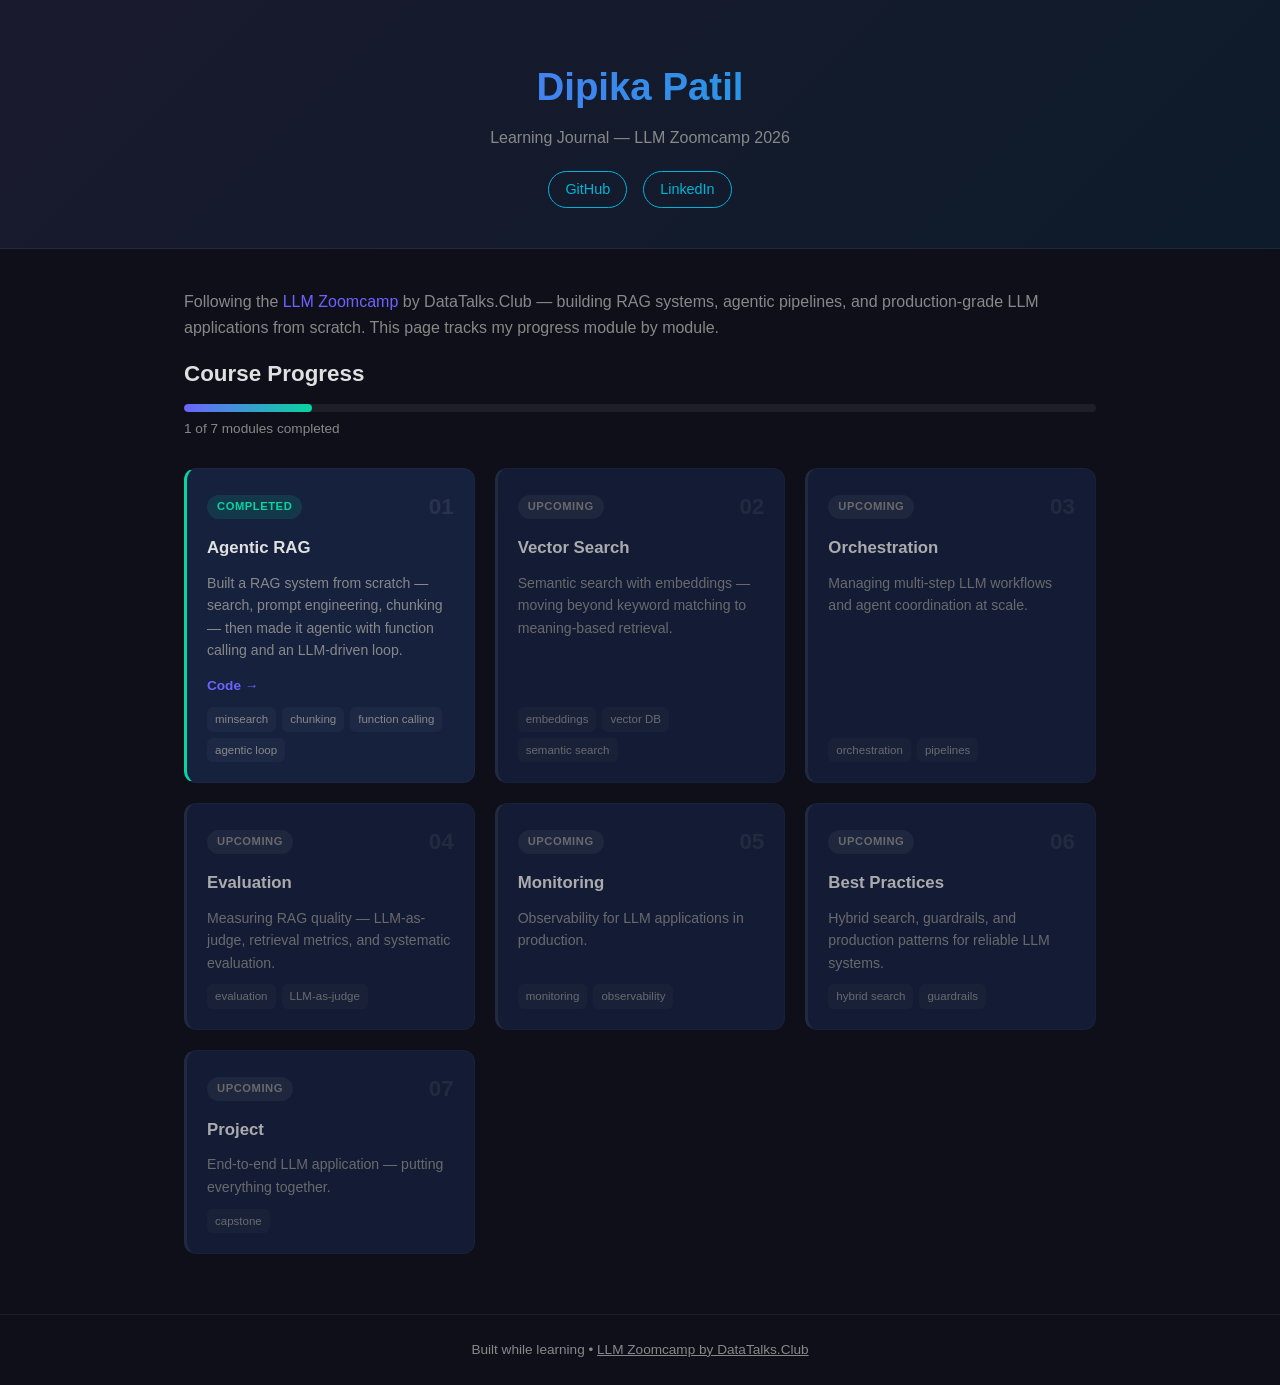
==== index.html @ a0ae2e94 "Initial commit: Github pages" ====
<!DOCTYPE html>
<html lang="en">
<head>
  <meta charset="UTF-8" />
  <meta name="viewport" content="width=device-width, initial-scale=1.0" />
  <title>Dipika Patil — LLM Zoomcamp</title>
  <link rel="stylesheet" href="style.css" />
</head>
<body>

  <header>
    <div class="container">
      <h1>Dipika Patil</h1>
      <p class="tagline">Learning Journal — LLM Zoomcamp 2026</p>
      <div class="links">
        <a href="https://github.com/dipikaspatil" target="_blank">GitHub</a>
        <a href="https://www.linkedin.com/in/dipikaspatil" target="_blank">LinkedIn</a>
      </div>
    </div>
  </header>

  <main class="container">

    <section class="about">
      <p>
        Following the <a href="https://github.com/DataTalksClub/llm-zoomcamp" target="_blank">LLM Zoomcamp</a>
        by DataTalks.Club — building RAG systems, agentic pipelines, and production-grade LLM applications
        from scratch. This page tracks my progress module by module.
      </p>
    </section>

    <section class="modules">
      <h2>Course Progress</h2>
      <div class="progress-bar">
        <div class="progress-fill" style="width: 14%"></div>
      </div>
      <p class="progress-label">1 of 7 modules completed</p>

      <div class="grid">

        <div class="card done">
          <div class="card-header">
            <span class="badge done">Completed</span>
            <span class="module-num">01</span>
          </div>
          <h3>Agentic RAG</h3>
          <p>Built a RAG system from scratch — search, prompt engineering, chunking — then made it agentic with function calling and an LLM-driven loop.</p>
          <div class="card-links">
            <a href="https://github.com/dipikaspatil/LLM_Zoomcamp/tree/main/01_agentic_rag" target="_blank">Code →</a>
          </div>
          <div class="tags">
            <span>minsearch</span><span>chunking</span><span>function calling</span><span>agentic loop</span>
          </div>
        </div>

        <div class="card upcoming">
          <div class="card-header">
            <span class="badge upcoming">Upcoming</span>
            <span class="module-num">02</span>
          </div>
          <h3>Vector Search</h3>
          <p>Semantic search with embeddings — moving beyond keyword matching to meaning-based retrieval.</p>
          <div class="tags">
            <span>embeddings</span><span>vector DB</span><span>semantic search</span>
          </div>
        </div>

        <div class="card upcoming">
          <div class="card-header">
            <span class="badge upcoming">Upcoming</span>
            <span class="module-num">03</span>
          </div>
          <h3>Orchestration</h3>
          <p>Managing multi-step LLM workflows and agent coordination at scale.</p>
          <div class="tags">
            <span>orchestration</span><span>pipelines</span>
          </div>
        </div>

        <div class="card upcoming">
          <div class="card-header">
            <span class="badge upcoming">Upcoming</span>
            <span class="module-num">04</span>
          </div>
          <h3>Evaluation</h3>
          <p>Measuring RAG quality — LLM-as-judge, retrieval metrics, and systematic evaluation.</p>
          <div class="tags">
            <span>evaluation</span><span>LLM-as-judge</span>
          </div>
        </div>

        <div class="card upcoming">
          <div class="card-header">
            <span class="badge upcoming">Upcoming</span>
            <span class="module-num">05</span>
          </div>
          <h3>Monitoring</h3>
          <p>Observability for LLM applications in production.</p>
          <div class="tags">
            <span>monitoring</span><span>observability</span>
          </div>
        </div>

        <div class="card upcoming">
          <div class="card-header">
            <span class="badge upcoming">Upcoming</span>
            <span class="module-num">06</span>
          </div>
          <h3>Best Practices</h3>
          <p>Hybrid search, guardrails, and production patterns for reliable LLM systems.</p>
          <div class="tags">
            <span>hybrid search</span><span>guardrails</span>
          </div>
        </div>

        <div class="card upcoming">
          <div class="card-header">
            <span class="badge upcoming">Upcoming</span>
            <span class="module-num">07</span>
          </div>
          <h3>Project</h3>
          <p>End-to-end LLM application — putting everything together.</p>
          <div class="tags">
            <span>capstone</span>
          </div>
        </div>

      </div>
    </section>

  </main>

  <footer>
    <div class="container">
      <p>Built while learning • <a href="https://github.com/DataTalksClub/llm-zoomcamp" target="_blank">LLM Zoomcamp by DataTalks.Club</a></p>
    </div>
  </footer>

</body>
</html>
---- style.css ----
*, *::before, *::after { box-sizing: border-box; margin: 0; padding: 0; }

:root {
  --purple:  #6C63FF;
  --orange:  #F77F00;
  --teal:    #06D6A0;
  --blue:    #00B4D8;
  --dark:    #0f0f1a;
  --surface: #1a1a2e;
  --card:    #16213e;
  --text:    #e0e0e0;
  --muted:   #888;
  --radius:  12px;
}

body {
  font-family: -apple-system, BlinkMacSystemFont, "Segoe UI", sans-serif;
  background: var(--dark);
  color: var(--text);
  line-height: 1.6;
}

.container {
  max-width: 960px;
  margin: 0 auto;
  padding: 0 24px;
}

/* Header */
header {
  background: linear-gradient(135deg, var(--surface) 0%, #0d1b2a 100%);
  border-bottom: 1px solid #ffffff10;
  padding: 56px 0 40px;
  text-align: center;
}

header h1 {
  font-size: 2.4rem;
  font-weight: 700;
  background: linear-gradient(90deg, var(--purple), var(--blue));
  -webkit-background-clip: text;
  -webkit-text-fill-color: transparent;
}

.tagline {
  color: var(--muted);
  margin-top: 8px;
  font-size: 1rem;
}

.links {
  margin-top: 20px;
  display: flex;
  justify-content: center;
  gap: 16px;
}

.links a {
  color: var(--blue);
  text-decoration: none;
  font-size: 0.9rem;
  border: 1px solid var(--blue);
  padding: 6px 16px;
  border-radius: 20px;
  transition: background 0.2s;
}

.links a:hover { background: var(--blue); color: #fff; }

/* About */
.about {
  margin: 40px 0 16px;
  color: var(--muted);
  font-size: 1rem;
}

.about a { color: var(--purple); text-decoration: none; }
.about a:hover { text-decoration: underline; }

/* Modules */
.modules h2 {
  font-size: 1.4rem;
  margin-bottom: 12px;
  color: var(--text);
}

.progress-bar {
  background: #ffffff10;
  border-radius: 8px;
  height: 8px;
  margin-bottom: 6px;
  overflow: hidden;
}

.progress-fill {
  height: 100%;
  background: linear-gradient(90deg, var(--purple), var(--teal));
  border-radius: 8px;
  transition: width 0.6s ease;
}

.progress-label {
  color: var(--muted);
  font-size: 0.85rem;
  margin-bottom: 28px;
}

/* Grid */
.grid {
  display: grid;
  grid-template-columns: repeat(auto-fill, minmax(260px, 1fr));
  gap: 20px;
  padding-bottom: 60px;
}

/* Card */
.card {
  background: var(--card);
  border-radius: var(--radius);
  padding: 20px;
  border: 1px solid #ffffff08;
  display: flex;
  flex-direction: column;
  gap: 10px;
  transition: transform 0.2s, border-color 0.2s;
}

.card:hover { transform: translateY(-3px); border-color: #ffffff20; }

.card.done  { border-left: 3px solid var(--teal); }
.card.upcoming { border-left: 3px solid #ffffff15; opacity: 0.75; }

.card-header {
  display: flex;
  justify-content: space-between;
  align-items: center;
}

.badge {
  font-size: 0.7rem;
  font-weight: 600;
  padding: 3px 10px;
  border-radius: 12px;
  text-transform: uppercase;
  letter-spacing: 0.05em;
}

.badge.done     { background: #06D6A020; color: var(--teal); }
.badge.upcoming { background: #ffffff10; color: var(--muted); }

.module-num {
  font-size: 1.4rem;
  font-weight: 700;
  color: #ffffff15;
}

.card h3 {
  font-size: 1.05rem;
  color: var(--text);
}

.card p {
  font-size: 0.88rem;
  color: var(--muted);
  flex: 1;
}

.card-links a {
  font-size: 0.85rem;
  color: var(--purple);
  text-decoration: none;
  font-weight: 600;
}

.card-links a:hover { text-decoration: underline; }

.tags {
  display: flex;
  flex-wrap: wrap;
  gap: 6px;
}

.tags span {
  font-size: 0.72rem;
  background: #ffffff08;
  color: var(--muted);
  padding: 3px 8px;
  border-radius: 6px;
}

/* Footer */
footer {
  border-top: 1px solid #ffffff10;
  padding: 24px 0;
  text-align: center;
  color: var(--muted);
  font-size: 0.85rem;
}

footer a { color: var(--muted); }
footer a:hover { color: var(--text); }

/* Responsive */
@media (max-width: 600px) {
  header h1 { font-size: 1.8rem; }
  .grid { grid-template-columns: 1fr; }
}
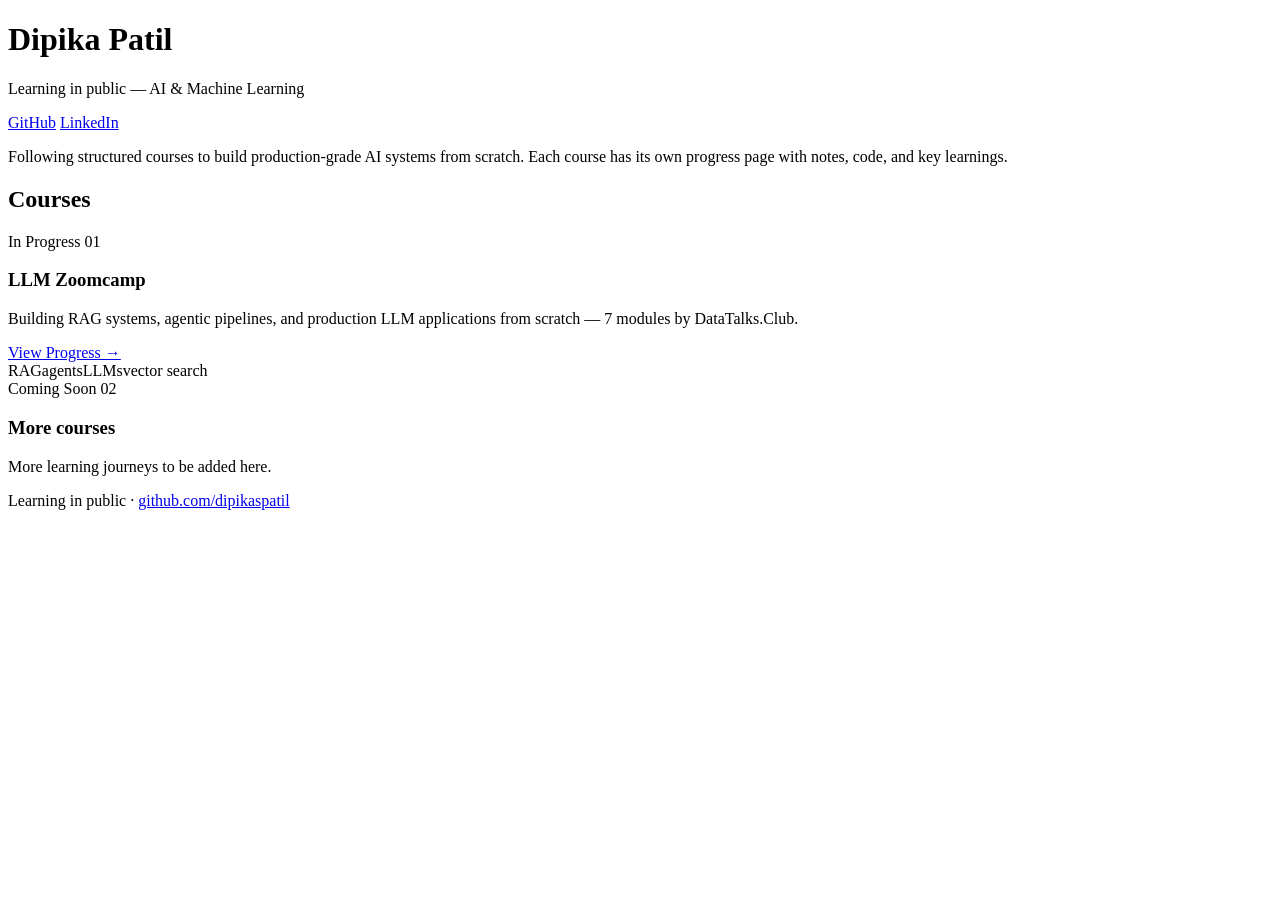
==== commit 35f5f392: "Update code section wise" ====
--- a/index.html
+++ b/index.html
@@ -3,7 +3,7 @@
 <head>
   <meta charset="UTF-8" />
   <meta name="viewport" content="width=device-width, initial-scale=1.0" />
-  <title>Dipika Patil — LLM Zoomcamp</title>
+  <title>Dipika Patil</title>
   <link rel="stylesheet" href="style.css" />
 </head>
 <body>
@@ -11,7 +11,7 @@
   <header>
     <div class="container">
       <h1>Dipika Patil</h1>
-      <p class="tagline">Learning Journal — LLM Zoomcamp 2026</p>
+      <p class="tagline">Learning in public — AI & Machine Learning</p>
       <div class="links">
         <a href="https://github.com/dipikaspatil" target="_blank">GitHub</a>
         <a href="https://www.linkedin.com/in/dipikaspatil" target="_blank">LinkedIn</a>
@@ -22,107 +22,35 @@
   <main class="container">
 
     <section class="about">
-      <p>
-        Following the <a href="https://github.com/DataTalksClub/llm-zoomcamp" target="_blank">LLM Zoomcamp</a>
-        by DataTalks.Club — building RAG systems, agentic pipelines, and production-grade LLM applications
-        from scratch. This page tracks my progress module by module.
-      </p>
+      <p>Following structured courses to build production-grade AI systems from scratch. Each course has its own progress page with notes, code, and key learnings.</p>
     </section>
 
     <section class="modules">
-      <h2>Course Progress</h2>
-      <div class="progress-bar">
-        <div class="progress-fill" style="width: 14%"></div>
-      </div>
-      <p class="progress-label">1 of 7 modules completed</p>
-
+      <h2>Courses</h2>
       <div class="grid">
 
         <div class="card done">
           <div class="card-header">
-            <span class="badge done">Completed</span>
+            <span class="badge done">In Progress</span>
             <span class="module-num">01</span>
           </div>
-          <h3>Agentic RAG</h3>
-          <p>Built a RAG system from scratch — search, prompt engineering, chunking — then made it agentic with function calling and an LLM-driven loop.</p>
+          <h3>LLM Zoomcamp</h3>
+          <p>Building RAG systems, agentic pipelines, and production LLM applications from scratch — 7 modules by DataTalks.Club.</p>
           <div class="card-links">
-            <a href="https://github.com/dipikaspatil/LLM_Zoomcamp/tree/main/01_agentic_rag" target="_blank">Code →</a>
+            <a href="llm-zoomcamp/">View Progress →</a>
           </div>
           <div class="tags">
-            <span>minsearch</span><span>chunking</span><span>function calling</span><span>agentic loop</span>
+            <span>RAG</span><span>agents</span><span>LLMs</span><span>vector search</span>
           </div>
         </div>
 
         <div class="card upcoming">
           <div class="card-header">
-            <span class="badge upcoming">Upcoming</span>
+            <span class="badge upcoming">Coming Soon</span>
             <span class="module-num">02</span>
           </div>
-          <h3>Vector Search</h3>
-          <p>Semantic search with embeddings — moving beyond keyword matching to meaning-based retrieval.</p>
-          <div class="tags">
-            <span>embeddings</span><span>vector DB</span><span>semantic search</span>
-          </div>
-        </div>
-
-        <div class="card upcoming">
-          <div class="card-header">
-            <span class="badge upcoming">Upcoming</span>
-            <span class="module-num">03</span>
-          </div>
-          <h3>Orchestration</h3>
-          <p>Managing multi-step LLM workflows and agent coordination at scale.</p>
-          <div class="tags">
-            <span>orchestration</span><span>pipelines</span>
-          </div>
-        </div>
-
-        <div class="card upcoming">
-          <div class="card-header">
-            <span class="badge upcoming">Upcoming</span>
-            <span class="module-num">04</span>
-          </div>
-          <h3>Evaluation</h3>
-          <p>Measuring RAG quality — LLM-as-judge, retrieval metrics, and systematic evaluation.</p>
-          <div class="tags">
-            <span>evaluation</span><span>LLM-as-judge</span>
-          </div>
-        </div>
-
-        <div class="card upcoming">
-          <div class="card-header">
-            <span class="badge upcoming">Upcoming</span>
-            <span class="module-num">05</span>
-          </div>
-          <h3>Monitoring</h3>
-          <p>Observability for LLM applications in production.</p>
-          <div class="tags">
-            <span>monitoring</span><span>observability</span>
-          </div>
-        </div>
-
-        <div class="card upcoming">
-          <div class="card-header">
-            <span class="badge upcoming">Upcoming</span>
-            <span class="module-num">06</span>
-          </div>
-          <h3>Best Practices</h3>
-          <p>Hybrid search, guardrails, and production patterns for reliable LLM systems.</p>
-          <div class="tags">
-            <span>hybrid search</span><span>guardrails</span>
-          </div>
-        </div>
-
-        <div class="card upcoming">
-          <div class="card-header">
-            <span class="badge upcoming">Upcoming</span>
-            <span class="module-num">07</span>
-          </div>
-          <h3>Project</h3>
-          <p>End-to-end LLM application — putting everything together.</p>
-          <div class="tags">
-            <span>capstone</span>
-          </div>
+          <h3>More courses</h3>
+          <p>More learning journeys to be added here.</p>
         </div>
 
       </div>
@@ -132,10 +60,9 @@
 
   <footer>
     <div class="container">
-      <p>Built while learning • <a href="https://github.com/DataTalksClub/llm-zoomcamp" target="_blank">LLM Zoomcamp by DataTalks.Club</a></p>
+      <p>Learning in public · <a href="https://github.com/dipikaspatil" target="_blank">github.com/dipikaspatil</a></p>
     </div>
   </footer>
 
 </body>
 </html>
-
--- a/style.css
+++ b/style.css
@@ -1,208 +1,48 @@
-*, *::before, *::after { box-sizing: border-box; margin: 0; padding: 0; }
+/* Breadcrumb */
+.breadcrumb {
+  font-size: 0.85rem;
+  margin-bottom: 12px;
+  color: var(--muted);
+}
+.breadcrumb a { color: var(--muted); text-decoration: none; }
+.breadcrumb a:hover { color: var(--text); }
 
-:root {
-  --purple:  #6C63FF;
-  --orange:  #F77F00;
-  --teal:    #06D6A0;
-  --blue:    #00B4D8;
-  --dark:    #0f0f1a;
-  --surface: #1a1a2e;
-  --card:    #16213e;
-  --text:    #e0e0e0;
-  --muted:   #888;
-  --radius:  12px;
-}
-
-body {
-  font-family: -apple-system, BlinkMacSystemFont, "Segoe UI", sans-serif;
-  background: var(--dark);
-  color: var(--text);
-  line-height: 1.6;
-}
-
-.container {
-  max-width: 960px;
-  margin: 0 auto;
-  padding: 0 24px;
-}
-
-/* Header */
-header {
-  background: linear-gradient(135deg, var(--surface) 0%, #0d1b2a 100%);
-  border-bottom: 1px solid #ffffff10;
-  padding: 56px 0 40px;
-  text-align: center;
-}
-
-header h1 {
-  font-size: 2.4rem;
-  font-weight: 700;
-  background: linear-gradient(90deg, var(--purple), var(--blue));
-  -webkit-background-clip: text;
-  -webkit-text-fill-color: transparent;
-}
-
-.tagline {
-  color: var(--muted);
-  margin-top: 8px;
-  font-size: 1rem;
-}
-
-.links {
-  margin-top: 20px;
-  display: flex;
-  justify-content: center;
-  gap: 16px;
-}
-
-.links a {
-  color: var(--blue);
-  text-decoration: none;
-  font-size: 0.9rem;
-  border: 1px solid var(--blue);
-  padding: 6px 16px;
-  border-radius: 20px;
-  transition: background 0.2s;
-}
-
-.links a:hover { background: var(--blue); color: #fff; }
-
-/* About */
-.about {
-  margin: 40px 0 16px;
-  color: var(--muted);
-  font-size: 1rem;
-}
-
-.about a { color: var(--purple); text-decoration: none; }
-.about a:hover { text-decoration: underline; }
-
-/* Modules */
-.modules h2 {
-  font-size: 1.4rem;
-  margin-bottom: 12px;
-  color: var(--text);
-}
-
-.progress-bar {
-  background: #ffffff10;
-  border-radius: 8px;
-  height: 8px;
-  margin-bottom: 6px;
-  overflow: hidden;
-}
-
-.progress-fill {
-  height: 100%;
-  background: linear-gradient(90deg, var(--purple), var(--teal));
-  border-radius: 8px;
-  transition: width 0.6s ease;
-}
-
-.progress-label {
-  color: var(--muted);
-  font-size: 0.85rem;
-  margin-bottom: 28px;
-}
-
-/* Grid */
-.grid {
+/* Comparison boxes */
+.comparison {
   display: grid;
-  grid-template-columns: repeat(auto-fill, minmax(260px, 1fr));
+  grid-template-columns: 1fr 1fr;
   gap: 20px;
+  margin-top: 16px;
   padding-bottom: 60px;
 }
 
-/* Card */
-.card {
+.compare-box {
   background: var(--card);
+  border: 1px solid #ffffff08;
   border-radius: var(--radius);
   padding: 20px;
-  border: 1px solid #ffffff08;
-  display: flex;
-  flex-direction: column;
-  gap: 10px;
-  transition: transform 0.2s, border-color 0.2s;
 }
 
-.card:hover { transform: translateY(-3px); border-color: #ffffff20; }
-
-.card.done  { border-left: 3px solid var(--teal); }
-.card.upcoming { border-left: 3px solid #ffffff15; opacity: 0.75; }
-
-.card-header {
-  display: flex;
-  justify-content: space-between;
-  align-items: center;
+.compare-box.highlight {
+  border-color: var(--purple);
 }
 
-.badge {
-  font-size: 0.7rem;
-  font-weight: 600;
-  padding: 3px 10px;
-  border-radius: 12px;
+.compare-box h4 {
+  color: var(--muted);
+  font-size: 0.85rem;
   text-transform: uppercase;
   letter-spacing: 0.05em;
+  margin-bottom: 12px;
 }
 
-.badge.done     { background: #06D6A020; color: var(--teal); }
-.badge.upcoming { background: #ffffff10; color: var(--muted); }
-
-.module-num {
-  font-size: 1.4rem;
-  font-weight: 700;
-  color: #ffffff15;
+.compare-box pre {
+  font-family: monospace;
+  font-size: 0.85rem;
+  color: var(--teal);
+  line-height: 1.8;
+  white-space: pre;
 }
 
-.card h3 {
-  font-size: 1.05rem;
-  color: var(--text);
+@media (max-width: 600px) {
+  .comparison { grid-template-columns: 1fr; }
 }
-
-.card p {
-  font-size: 0.88rem;
-  color: var(--muted);
-  flex: 1;
-}
-
-.card-links a {
-  font-size: 0.85rem;
-  color: var(--purple);
-  text-decoration: none;
-  font-weight: 600;
-}
-
-.card-links a:hover { text-decoration: underline; }
-
-.tags {
-  display: flex;
-  flex-wrap: wrap;
-  gap: 6px;
-}
-
-.tags span {
-  font-size: 0.72rem;
-  background: #ffffff08;
-  color: var(--muted);
-  padding: 3px 8px;
-  border-radius: 6px;
-}
-
-/* Footer */
-footer {
-  border-top: 1px solid #ffffff10;
-  padding: 24px 0;
-  text-align: center;
-  color: var(--muted);
-  font-size: 0.85rem;
-}
-
-footer a { color: var(--muted); }
-footer a:hover { color: var(--text); }
-
-/* Responsive */
-@media (max-width: 600px) {
-  header h1 { font-size: 1.8rem; }
-  .grid { grid-template-columns: 1fr; }
-}
-
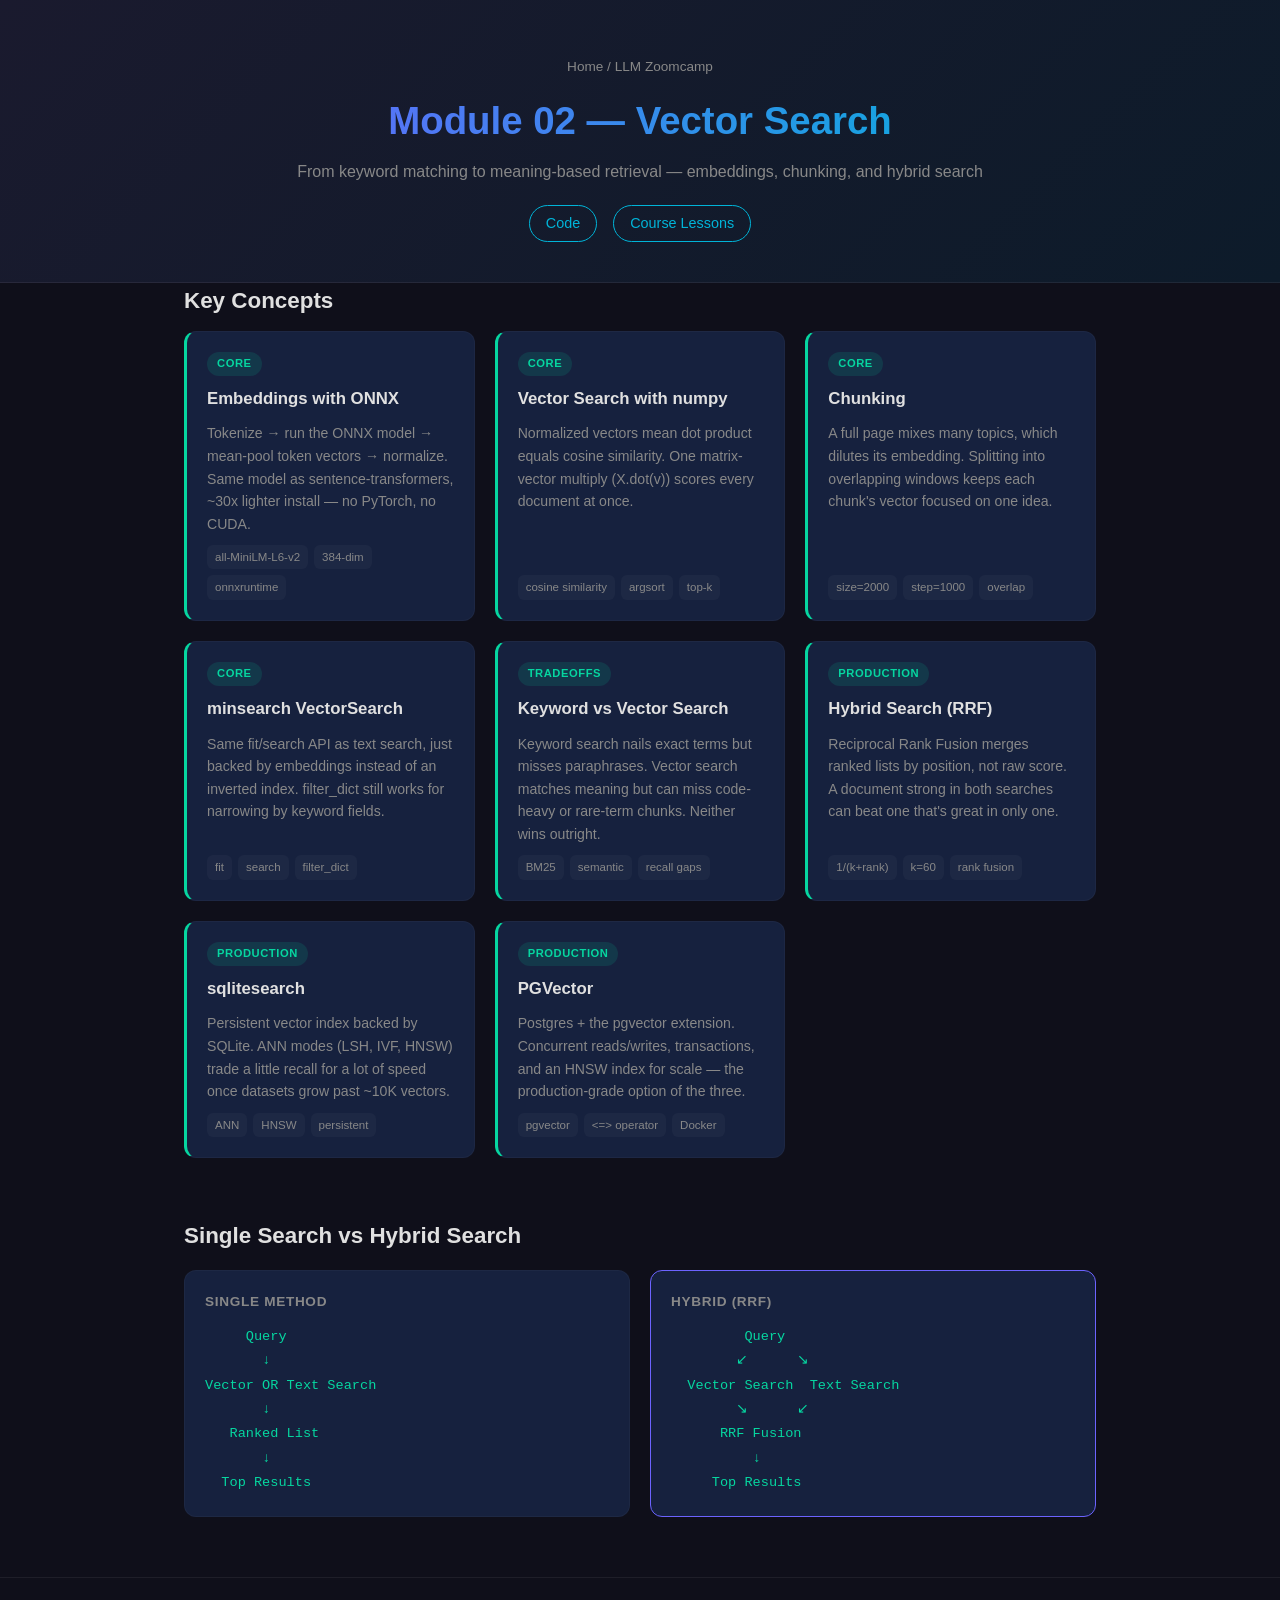
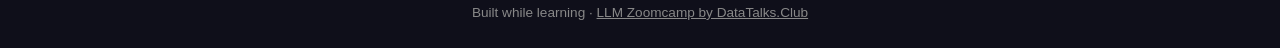
==== commit 369c779c: "Add Module 02 — Vector Search page, mark complete on overview Create llm-zoomcamp/02-vector-search/i" ====
--- a/index.html
+++ b/index.html
@@ -3,56 +3,111 @@
 <head>
   <meta charset="UTF-8" />
   <meta name="viewport" content="width=device-width, initial-scale=1.0" />
-  <title>Dipika Patil</title>
-  <link rel="stylesheet" href="style.css" />
+  <title>02 — Vector Search</title>
+  <link rel="stylesheet" href="../../style.css" />
 </head>
 <body>
 
   <header>
     <div class="container">
-      <h1>Dipika Patil</h1>
-      <p class="tagline">Learning in public — AI & Machine Learning</p>
+      <p class="breadcrumb"><a href="../../">Home</a> / <a href="../">LLM Zoomcamp</a></p>
+      <h1>Module 02 — Vector Search</h1>
+      <p class="tagline">From keyword matching to meaning-based retrieval — embeddings, chunking, and hybrid search</p>
       <div class="links">
-        <a href="https://github.com/dipikaspatil" target="_blank">GitHub</a>
-        <a href="https://www.linkedin.com/in/dipikaspatil" target="_blank">LinkedIn</a>
+        <a href="https://github.com/dipikaspatil/LLM_Zoomcamp/tree/main/02_Vector_Search" target="_blank">Code</a>
+        <a href="https://github.com/DataTalksClub/llm-zoomcamp/tree/main/02-vector-search" target="_blank">Course Lessons</a>
       </div>
     </div>
   </header>
 
   <main class="container">
 
-    <section class="about">
-      <p>Following structured courses to build production-grade AI systems from scratch. Each course has its own progress page with notes, code, and key learnings.</p>
-    </section>
-
     <section class="modules">
-      <h2>Courses</h2>
+      <h2>Key Concepts</h2>
       <div class="grid">
 
         <div class="card done">
-          <div class="card-header">
-            <span class="badge done">In Progress</span>
-            <span class="module-num">01</span>
-          </div>
-          <h3>LLM Zoomcamp</h3>
-          <p>Building RAG systems, agentic pipelines, and production LLM applications from scratch — 7 modules by DataTalks.Club.</p>
-          <div class="card-links">
-            <a href="llm-zoomcamp/">View Progress →</a>
-          </div>
-          <div class="tags">
-            <span>RAG</span><span>agents</span><span>LLMs</span><span>vector search</span>
-          </div>
+          <div class="card-header"><span class="badge done">Core</span></div>
+          <h3>Embeddings with ONNX</h3>
+          <p>Tokenize → run the ONNX model → mean-pool token vectors → normalize. Same model as sentence-transformers, ~30x lighter install — no PyTorch, no CUDA.</p>
+          <div class="tags"><span>all-MiniLM-L6-v2</span><span>384-dim</span><span>onnxruntime</span></div>
         </div>
 
-        <div class="card upcoming">
-          <div class="card-header">
-            <span class="badge upcoming">Coming Soon</span>
-            <span class="module-num">02</span>
-          </div>
-          <h3>More courses</h3>
-          <p>More learning journeys to be added here.</p>
+        <div class="card done">
+          <div class="card-header"><span class="badge done">Core</span></div>
+          <h3>Vector Search with numpy</h3>
+          <p>Normalized vectors mean dot product equals cosine similarity. One matrix-vector multiply (X.dot(v)) scores every document at once.</p>
+          <div class="tags"><span>cosine similarity</span><span>argsort</span><span>top-k</span></div>
         </div>
 
+        <div class="card done">
+          <div class="card-header"><span class="badge done">Core</span></div>
+          <h3>Chunking</h3>
+          <p>A full page mixes many topics, which dilutes its embedding. Splitting into overlapping windows keeps each chunk's vector focused on one idea.</p>
+          <div class="tags"><span>size=2000</span><span>step=1000</span><span>overlap</span></div>
+        </div>
+
+        <div class="card done">
+          <div class="card-header"><span class="badge done">Core</span></div>
+          <h3>minsearch VectorSearch</h3>
+          <p>Same fit/search API as text search, just backed by embeddings instead of an inverted index. filter_dict still works for narrowing by keyword fields.</p>
+          <div class="tags"><span>fit</span><span>search</span><span>filter_dict</span></div>
+        </div>
+
+        <div class="card done">
+          <div class="card-header"><span class="badge done">Tradeoffs</span></div>
+          <h3>Keyword vs Vector Search</h3>
+          <p>Keyword search nails exact terms but misses paraphrases. Vector search matches meaning but can miss code-heavy or rare-term chunks. Neither wins outright.</p>
+          <div class="tags"><span>BM25</span><span>semantic</span><span>recall gaps</span></div>
+        </div>
+
+        <div class="card done">
+          <div class="card-header"><span class="badge done">Production</span></div>
+          <h3>Hybrid Search (RRF)</h3>
+          <p>Reciprocal Rank Fusion merges ranked lists by position, not raw score. A document strong in both searches can beat one that's great in only one.</p>
+          <div class="tags"><span>1/(k+rank)</span><span>k=60</span><span>rank fusion</span></div>
+        </div>
+
+        <div class="card done">
+          <div class="card-header"><span class="badge done">Production</span></div>
+          <h3>sqlitesearch</h3>
+          <p>Persistent vector index backed by SQLite. ANN modes (LSH, IVF, HNSW) trade a little recall for a lot of speed once datasets grow past ~10K vectors.</p>
+          <div class="tags"><span>ANN</span><span>HNSW</span><span>persistent</span></div>
+        </div>
+
+        <div class="card done">
+          <div class="card-header"><span class="badge done">Production</span></div>
+          <h3>PGVector</h3>
+          <p>Postgres + the pgvector extension. Concurrent reads/writes, transactions, and an HNSW index for scale — the production-grade option of the three.</p>
+          <div class="tags"><span>pgvector</span><span>&lt;=&gt; operator</span><span>Docker</span></div>
+        </div>
+
+      </div>
+    </section>
+
+    <section class="modules" style="margin-top: 0;">
+      <h2>Single Search vs Hybrid Search</h2>
+      <div class="comparison">
+        <div class="compare-box">
+          <h4>Single method</h4>
+          <pre>     Query
+       ↓
+Vector OR Text Search
+       ↓
+   Ranked List
+       ↓
+  Top Results</pre>
+        </div>
+        <div class="compare-box highlight">
+          <h4>Hybrid (RRF)</h4>
+          <pre>         Query
+        ↙      ↘
+  Vector Search  Text Search
+        ↘      ↙
+      RRF Fusion
+          ↓
+     Top Results</pre>
+        </div>
       </div>
     </section>
 
@@ -60,9 +115,10 @@
 
   <footer>
     <div class="container">
-      <p>Learning in public · <a href="https://github.com/dipikaspatil" target="_blank">github.com/dipikaspatil</a></p>
+      <p>Built while learning · <a href="https://github.com/DataTalksClub/llm-zoomcamp" target="_blank">LLM Zoomcamp by DataTalks.Club</a></p>
     </div>
   </footer>
 
 </body>
 </html>
+
--- a/style.css
+++ b/style.css
@@ -1,3 +1,205 @@
+*, *::before, *::after { box-sizing: border-box; margin: 0; padding: 0; }
+
+:root {
+  --purple:  #6C63FF;
+  --orange:  #F77F00;
+  --teal:    #06D6A0;
+  --blue:    #00B4D8;
+  --dark:    #0f0f1a;
+  --surface: #1a1a2e;
+  --card:    #16213e;
+  --text:    #e0e0e0;
+  --muted:   #888;
+  --radius:  12px;
+}
+
+body {
+  font-family: -apple-system, BlinkMacSystemFont, "Segoe UI", sans-serif;
+  background: var(--dark);
+  color: var(--text);
+  line-height: 1.6;
+}
+
+.container {
+  max-width: 960px;
+  margin: 0 auto;
+  padding: 0 24px;
+}
+
+/* Header */
+header {
+  background: linear-gradient(135deg, var(--surface) 0%, #0d1b2a 100%);
+  border-bottom: 1px solid #ffffff10;
+  padding: 56px 0 40px;
+  text-align: center;
+}
+
+header h1 {
+  font-size: 2.4rem;
+  font-weight: 700;
+  background: linear-gradient(90deg, var(--purple), var(--blue));
+  -webkit-background-clip: text;
+  -webkit-text-fill-color: transparent;
+}
+
+.tagline {
+  color: var(--muted);
+  margin-top: 8px;
+  font-size: 1rem;
+}
+
+.links {
+  margin-top: 20px;
+  display: flex;
+  justify-content: center;
+  gap: 16px;
+}
+
+.links a {
+  color: var(--blue);
+  text-decoration: none;
+  font-size: 0.9rem;
+  border: 1px solid var(--blue);
+  padding: 6px 16px;
+  border-radius: 20px;
+  transition: background 0.2s;
+}
+
+.links a:hover { background: var(--blue); color: #fff; }
+
+/* About */
+.about {
+  margin: 40px 0 16px;
+  color: var(--muted);
+  font-size: 1rem;
+}
+
+.about a { color: var(--purple); text-decoration: none; }
+.about a:hover { text-decoration: underline; }
+
+/* Modules */
+.modules h2 {
+  font-size: 1.4rem;
+  margin-bottom: 12px;
+  color: var(--text);
+}
+
+.progress-bar {
+  background: #ffffff10;
+  border-radius: 8px;
+  height: 8px;
+  margin-bottom: 6px;
+  overflow: hidden;
+}
+
+.progress-fill {
+  height: 100%;
+  background: linear-gradient(90deg, var(--purple), var(--teal));
+  border-radius: 8px;
+  transition: width 0.6s ease;
+}
+
+.progress-label {
+  color: var(--muted);
+  font-size: 0.85rem;
+  margin-bottom: 28px;
+}
+
+/* Grid */
+.grid {
+  display: grid;
+  grid-template-columns: repeat(auto-fill, minmax(260px, 1fr));
+  gap: 20px;
+  padding-bottom: 60px;
+}
+
+/* Card */
+.card {
+  background: var(--card);
+  border-radius: var(--radius);
+  padding: 20px;
+  border: 1px solid #ffffff08;
+  display: flex;
+  flex-direction: column;
+  gap: 10px;
+  transition: transform 0.2s, border-color 0.2s;
+}
+
+.card:hover { transform: translateY(-3px); border-color: #ffffff20; }
+
+.card.done  { border-left: 3px solid var(--teal); }
+.card.upcoming { border-left: 3px solid #ffffff15; opacity: 0.75; }
+
+.card-header {
+  display: flex;
+  justify-content: space-between;
+  align-items: center;
+}
+
+.badge {
+  font-size: 0.7rem;
+  font-weight: 600;
+  padding: 3px 10px;
+  border-radius: 12px;
+  text-transform: uppercase;
+  letter-spacing: 0.05em;
+}
+
+.badge.done     { background: #06D6A020; color: var(--teal); }
+.badge.upcoming { background: #ffffff10; color: var(--muted); }
+
+.module-num {
+  font-size: 1.4rem;
+  font-weight: 700;
+  color: #ffffff15;
+}
+
+.card h3 {
+  font-size: 1.05rem;
+  color: var(--text);
+}
+
+.card p {
+  font-size: 0.88rem;
+  color: var(--muted);
+  flex: 1;
+}
+
+.card-links a {
+  font-size: 0.85rem;
+  color: var(--purple);
+  text-decoration: none;
+  font-weight: 600;
+}
+
+.card-links a:hover { text-decoration: underline; }
+
+.tags {
+  display: flex;
+  flex-wrap: wrap;
+  gap: 6px;
+}
+
+.tags span {
+  font-size: 0.72rem;
+  background: #ffffff08;
+  color: var(--muted);
+  padding: 3px 8px;
+  border-radius: 6px;
+}
+
+/* Footer */
+footer {
+  border-top: 1px solid #ffffff10;
+  padding: 24px 0;
+  text-align: center;
+  color: var(--muted);
+  font-size: 0.85rem;
+}
+
+footer a { color: var(--muted); }
+footer a:hover { color: var(--text); }
+
 /* Breadcrumb */
 .breadcrumb {
   font-size: 0.85rem;
@@ -43,6 +245,9 @@
   white-space: pre;
 }
 
+/* Responsive */
 @media (max-width: 600px) {
+  header h1 { font-size: 1.8rem; }
+  .grid { grid-template-columns: 1fr; }
   .comparison { grid-template-columns: 1fr; }
-}
+}
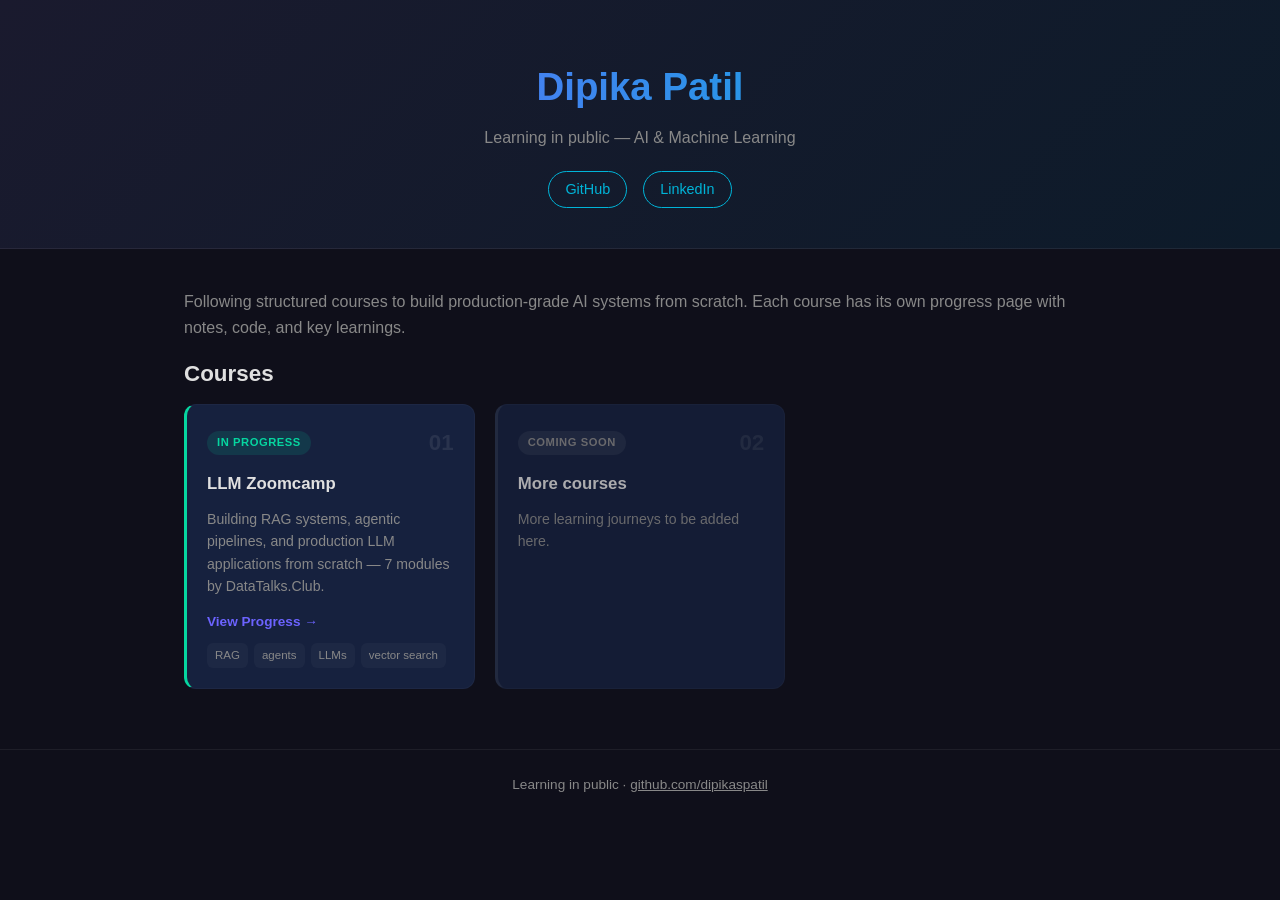
==== commit 29496649: "Fix: restore homepage, move Module 02 content to its own page" ====
--- a/index.html
+++ b/index.html
@@ -3,111 +3,56 @@
 <head>
   <meta charset="UTF-8" />
   <meta name="viewport" content="width=device-width, initial-scale=1.0" />
-  <title>02 — Vector Search</title>
-  <link rel="stylesheet" href="../../style.css" />
+  <title>Dipika Patil</title>
+  <link rel="stylesheet" href="style.css" />
 </head>
 <body>
 
   <header>
     <div class="container">
-      <p class="breadcrumb"><a href="../../">Home</a> / <a href="../">LLM Zoomcamp</a></p>
-      <h1>Module 02 — Vector Search</h1>
-      <p class="tagline">From keyword matching to meaning-based retrieval — embeddings, chunking, and hybrid search</p>
+      <h1>Dipika Patil</h1>
+      <p class="tagline">Learning in public — AI & Machine Learning</p>
       <div class="links">
-        <a href="https://github.com/dipikaspatil/LLM_Zoomcamp/tree/main/02_Vector_Search" target="_blank">Code</a>
-        <a href="https://github.com/DataTalksClub/llm-zoomcamp/tree/main/02-vector-search" target="_blank">Course Lessons</a>
+        <a href="https://github.com/dipikaspatil" target="_blank">GitHub</a>
+        <a href="https://www.linkedin.com/in/dipikaspatil" target="_blank">LinkedIn</a>
       </div>
     </div>
   </header>
 
   <main class="container">
 
+    <section class="about">
+      <p>Following structured courses to build production-grade AI systems from scratch. Each course has its own progress page with notes, code, and key learnings.</p>
+    </section>
+
     <section class="modules">
-      <h2>Key Concepts</h2>
+      <h2>Courses</h2>
       <div class="grid">
 
         <div class="card done">
-          <div class="card-header"><span class="badge done">Core</span></div>
-          <h3>Embeddings with ONNX</h3>
-          <p>Tokenize → run the ONNX model → mean-pool token vectors → normalize. Same model as sentence-transformers, ~30x lighter install — no PyTorch, no CUDA.</p>
-          <div class="tags"><span>all-MiniLM-L6-v2</span><span>384-dim</span><span>onnxruntime</span></div>
+          <div class="card-header">
+            <span class="badge done">In Progress</span>
+            <span class="module-num">01</span>
+          </div>
+          <h3>LLM Zoomcamp</h3>
+          <p>Building RAG systems, agentic pipelines, and production LLM applications from scratch — 7 modules by DataTalks.Club.</p>
+          <div class="card-links">
+            <a href="llm-zoomcamp/">View Progress →</a>
+          </div>
+          <div class="tags">
+            <span>RAG</span><span>agents</span><span>LLMs</span><span>vector search</span>
+          </div>
         </div>
 
-        <div class="card done">
-          <div class="card-header"><span class="badge done">Core</span></div>
-          <h3>Vector Search with numpy</h3>
-          <p>Normalized vectors mean dot product equals cosine similarity. One matrix-vector multiply (X.dot(v)) scores every document at once.</p>
-          <div class="tags"><span>cosine similarity</span><span>argsort</span><span>top-k</span></div>
+        <div class="card upcoming">
+          <div class="card-header">
+            <span class="badge upcoming">Coming Soon</span>
+            <span class="module-num">02</span>
+          </div>
+          <h3>More courses</h3>
+          <p>More learning journeys to be added here.</p>
         </div>
 
-        <div class="card done">
-          <div class="card-header"><span class="badge done">Core</span></div>
-          <h3>Chunking</h3>
-          <p>A full page mixes many topics, which dilutes its embedding. Splitting into overlapping windows keeps each chunk's vector focused on one idea.</p>
-          <div class="tags"><span>size=2000</span><span>step=1000</span><span>overlap</span></div>
-        </div>
-
-        <div class="card done">
-          <div class="card-header"><span class="badge done">Core</span></div>
-          <h3>minsearch VectorSearch</h3>
-          <p>Same fit/search API as text search, just backed by embeddings instead of an inverted index. filter_dict still works for narrowing by keyword fields.</p>
-          <div class="tags"><span>fit</span><span>search</span><span>filter_dict</span></div>
-        </div>
-
-        <div class="card done">
-          <div class="card-header"><span class="badge done">Tradeoffs</span></div>
-          <h3>Keyword vs Vector Search</h3>
-          <p>Keyword search nails exact terms but misses paraphrases. Vector search matches meaning but can miss code-heavy or rare-term chunks. Neither wins outright.</p>
-          <div class="tags"><span>BM25</span><span>semantic</span><span>recall gaps</span></div>
-        </div>
-
-        <div class="card done">
-          <div class="card-header"><span class="badge done">Production</span></div>
-          <h3>Hybrid Search (RRF)</h3>
-          <p>Reciprocal Rank Fusion merges ranked lists by position, not raw score. A document strong in both searches can beat one that's great in only one.</p>
-          <div class="tags"><span>1/(k+rank)</span><span>k=60</span><span>rank fusion</span></div>
-        </div>
-
-        <div class="card done">
-          <div class="card-header"><span class="badge done">Production</span></div>
-          <h3>sqlitesearch</h3>
-          <p>Persistent vector index backed by SQLite. ANN modes (LSH, IVF, HNSW) trade a little recall for a lot of speed once datasets grow past ~10K vectors.</p>
-          <div class="tags"><span>ANN</span><span>HNSW</span><span>persistent</span></div>
-        </div>
-
-        <div class="card done">
-          <div class="card-header"><span class="badge done">Production</span></div>
-          <h3>PGVector</h3>
-          <p>Postgres + the pgvector extension. Concurrent reads/writes, transactions, and an HNSW index for scale — the production-grade option of the three.</p>
-          <div class="tags"><span>pgvector</span><span>&lt;=&gt; operator</span><span>Docker</span></div>
-        </div>
-
-      </div>
-    </section>
-
-    <section class="modules" style="margin-top: 0;">
-      <h2>Single Search vs Hybrid Search</h2>
-      <div class="comparison">
-        <div class="compare-box">
-          <h4>Single method</h4>
-          <pre>     Query
-       ↓
-Vector OR Text Search
-       ↓
-   Ranked List
-       ↓
-  Top Results</pre>
-        </div>
-        <div class="compare-box highlight">
-          <h4>Hybrid (RRF)</h4>
-          <pre>         Query
-        ↙      ↘
-  Vector Search  Text Search
-        ↘      ↙
-      RRF Fusion
-          ↓
-     Top Results</pre>
-        </div>
       </div>
     </section>
 
@@ -115,10 +60,9 @@
 
   <footer>
     <div class="container">
-      <p>Built while learning · <a href="https://github.com/DataTalksClub/llm-zoomcamp" target="_blank">LLM Zoomcamp by DataTalks.Club</a></p>
+      <p>Learning in public · <a href="https://github.com/dipikaspatil" target="_blank">github.com/dipikaspatil</a></p>
     </div>
   </footer>
 
 </body>
 </html>
-
